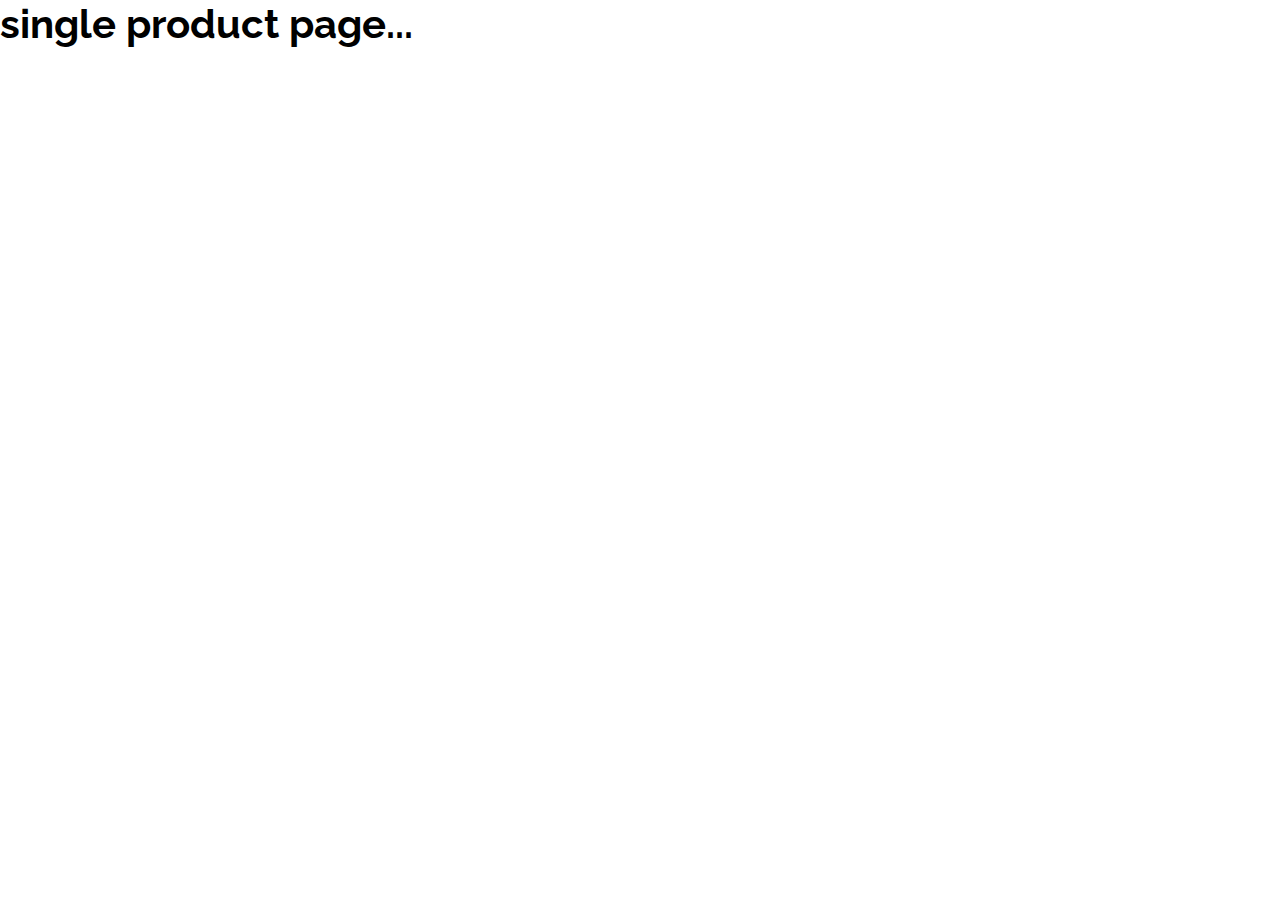
==== page.html @ 7db7e700 "first commit" ====
<!DOCTYPE html>
<html lang="en">
  <head>
    <meta charset="UTF-8" />
    <meta name="viewport" content="width=device-width, initial-scale=1.0" />
    <title>Center Hello</title>
    <link rel="stylesheet" href="style.css" />
    <!-- Google fonts -->
    <link rel="preconnect" href="https://fonts.googleapis.com" />
    <link rel="preconnect" href="https://fonts.gstatic.com" crossorigin />

    <link
      href="https://fonts.googleapis.com/css2?family=Raleway:wght@400;700&display=swap"
      rel="stylesheet"
    />
    <link
      href="https://fonts.googleapis.com/css2?family=Lora:wght@400;700&display=swap"
      rel="stylesheet"
    />

    <link
      href="https://fonts.googleapis.com/css2?family=Roboto:wght@400;500;700&display=swap"
      rel="stylesheet"
    />

    <link
      href="https://cdn.jsdelivr.net/npm/bootstrap@5.3.2/dist/css/bootstrap.min.css"
      rel="stylesheet"
    />
  </head>
  <body>
    <h1>single product page...</h1>
    <script src="script.js"></script>
    <script src="https://cdn.jsdelivr.net/npm/bootstrap@5.3.2/dist/js/bootstrap.bundle.min.js"></script>
  </body>
</html>
---- style.css ----
* {
    padding: 0;
    margin: 0;
    box-sizing: border-box;
}

html {
    scroll-behavior: smooth;
}

body {
    font-family: 'Raleway', sans-serif !important;
    margin: 0;
    padding: 0;
    overflow-x: hidden;
}

/*reusable styles*/

.container {
    margin: 0 !important;
    padding: 0 !important;
    max-width: 100% !important;
    width: 100% !important;
}

section {
    margin: 4rem 0 4rem 0;
    padding: 2rem 0;
}

.section-title {
    font-size: 50px;
    margin-bottom: 2rem;
    padding-bottom: 10px;
    color: black;
    position: relative;
}

h1,
h2 {
    color: black !important;
    font-weight: 700 !important;
}

.section-title:after {
    content: "";
    position: absolute;
    left: 0;
    bottom: 0;
    width: 50px;
    height: 2px;
    background-color: #000000;
}

p {
    color: #7A7A7A !important;
}

/***********************/
#hero {
    padding: 0;
}

#hero .divider {
    width: 53px;
    height: 2px;
    margin-bottom: 120px;
    background-color: black;
}

#hero h1 {
    font-size: 100px;
    font-weight: 700;
    padding: 0;
    margin: 0;
    font-family: 'Lora', serif !important;
    z-index: 1;
}

#hero .hero-sc-title {
    padding: 0 0 0 120px;
    margin: 0;
}

#hero p {
    font-size: 30px;
    font-weight: 500;
    padding: 35px 0 0 0;
    text-transform: uppercase;
    text-align: center;
    color: rgb(85, 85, 85);

}

#hero .hero-third-block {
    position: relative;
    padding: 0;
}

#hero .sc-divider {
    position: absolute;
    width: 53px;
    height: 2px;
    background-color: black;
    bottom: 15px;
    left: -26.5px;

}

#hero .hero-right-img {
    width: 100%;
    max-width: 100%;
    object-fit: cover;
    object-position: center center;
    height: 563px;
}

#hero .box .box-img {
    object-fit: cover;
    object-position: center;
    height: 220px;
    width: 250px;
    max-width: 250px;
}

.box .box-text {
    padding: 20px 10px 0 20px;

}

.box h2 {
    font-size: 30px;
    margin-bottom: 16px;
}

.box p {
    font-size: 14px !important;
    padding: 0 !important;
    text-transform: none;
    text-align: left !important;
    color: #7A7A7A !important;
    font-weight: 400 !important;
    letter-spacing: 1.2px;
    font-family: 'Roboto', sans-serif !important;
}

#about {
    background-image: url("Images/sidekix-media-1129786-unsplash-2.jpeg");
    object-fit: cover;
    object-position: center left;
    min-height: 522px;
}

.about-content {
    background-color: rgb(255, 255, 255);
    margin-top: -300px;
    margin-left: 100px;
    margin-right: 100px;
    padding: 8rem 6rem 2rem 6rem;
}

.about-content p {
    font-size: 16px;
    font-weight: 700;
    line-height: 2;
    color: #7A7A7A;
    margin-bottom: 20px;
}

section .btn {
    background-color: black;
    color: white;
    font-weight: bolder;
    padding: 14px 19px;
    font-size: 16px;
    letter-spacing: 2px;
    transition: 0.5s ease;
    border: 1px solid white;
    border-radius: 0;
}

section .btn:hover {
    background-color: rgb(255, 255, 255);
    color: black;
    border: 1px solid rgb(0, 0, 0);
}

#services {
    padding-left: 30px;
    padding-right: 30px;
}

.service-box {
    margin-right: 60px;
}

#services img {
    width: 100%;
    max-width: 100%;
    height: 100%;
    object-fit: cover;
}

#services .service-img {
    height: 250px;
}

#services .service-img-first {
    padding-left: 4rem;
}

.service-box h2 {
    font-size: 30px;
    text-align: right;
}

.service-box p {
    font-size: 15px;
    font-weight: bolder;
    width: 60%;
    text-align: right;
    margin-left: auto;
    margin-bottom: 60px;
}

.third-service-box {
    margin-right: 0 !important;
    width: calc(25% - 60px) !important;
    display: flex;
    flex-direction: column;
    align-items: center;
    justify-content: space-between;
}

.third-service-box .section-title {
    transform: rotate(90deg);
    margin-top: 200px;
    width: 150% !important;
}

.third-service-box h2 {
    text-align: left;
}

.third-service-box p {
    width: 80%;
    text-align: left;
    margin-left: 0;
}

#works .section-title {
    margin-left: 150px;
}

#works .btn {
    margin-right: 100px;
}

#works .filter {
    margin: 40px 0 40px 0;
}

#works .filter-btns {
    background-color: white;
    color: black;
    font-size: 16px;
    border: none;
    padding: 0;
    margin: 0 20px;
    text-transform: uppercase;
}

#works .filter-btns.bold {
    font-weight: 700;
}

#works .item {
    background-size: cover;
    width: 20%;
    max-width: 20%;
    height: 500px;
    position: relative;
    background-position: left;
    transition: 1s ease-in-out;
}

#works .item:nth-child(1) {
    background-image: url('works/alexandra-gorn-485551-unsplash.jpg');
    background-size: cover;
    width: 20%;
    max-width: 20%;
    height: 500px;
}

#works .item:nth-child(2) {
    background-image: url('works/chang-duong-1170426-unsplash.jpg');
}

#works .item:nth-child(3) {
    background-image: url('works/charles-1196865-unsplash.png');
}

#works .item:nth-child(4) {
    background-image: url('works/george-pagan-iii-1391890-unsplash.jpg');
}

#works .item:nth-child(5) {
    background-image: url('works/hutomo-abrianto-673201-unsplash.jpg');
}

#works .item:nth-child(6) {
    background-image: url('works/jose-soriano-1231564-unsplash.jpg');
}

#works .item:nth-child(7) {
    background-image: url('works/jose-soriano-1231568-unsplash1.jpg');
}

#works .item:nth-child(8) {
    background-image: url('works/kirill-703001-unsplash.jpg');
}

#works .item:nth-child(9) {
    background-image: url('works/paul-hanaoka-369639-unsplash.jpg');
}

#works .item:nth-child(10) {
    background-image: url('works/sidekix-media-1287922-unsplash-2-1.jpg');
}

#works .item:hover {
    background-position: right !important;
}

#works .item .plus {
    position: absolute;
    width: 90px;
    height: 90px;
    font-size: 30px;
    left: 50%;
    transform: translateX(-50%);
    top: 15px;
    background-color: black;
    opacity: 0.9;
    color: white;
    display: none;
    justify-content: center;
    align-items: center;
    transition: 0.5s ease;
    cursor: pointer;
}

#works .item .plus:hover {
    background-color: white;
    color: black;
}

#works .item .work-info {
    position: absolute;
    width: 250px;
    height: 90px;
    font-size: 30px;
    left: 50%;
    transform: translateX(-50%) rotate(-90deg);
    bottom: 90px;
    background-color: black;
    color: white;
    display: none !important;
    justify-content: center;
    align-items: center;
    opacity: 0.9;
    transition: 0.5s ease;
    cursor: pointer;
}

#works .item .work-info:hover {
    background-color: white;
    color: black;
}

#works .item:hover .plus,
#works .item:hover .work-info {
    display: flex !important;
}

#works .item .work-info h3 {
    font-size: 16px;
    padding: 0;
    margin: 0 0 5px 0;
    font-family: 'Roboto', sans-serif;
}

#works .item .work-info .work-name {
    font-size: 20px;
    padding: 0;
    margin: 0;
    font-weight: 700;
    font-family: 'Roboto', sans-serif;
}

#works .items {
    display: none;
}

#works .all {
    display: block;
}

#contact {
    margin: 4rem 0 0 0 !important;
    padding: 0 !important
}

#contact .first-row {
    background-color: #000000;
    display: flex;
    align-items: center;
    padding: 50px 50px;
}

#contact .first-row h2 {
    color: white !important;
    font-weight: 700;
    font-size: 30px;
}

#contact .first-row p {
    color: white !important;
    font-size: 14px;
}

#contact .first-row .form {
    display: flex;
    align-items: center;
    justify-content: end;
}

#contact .first-row .form input {
    padding: 15px 150px 15px 15px;
    background-color: rgb(31, 31, 31);
    color: white !important;
    border: none;
    border-radius: 8px;
}

#contact .first-row .form input::placeholder {
    color: white;
    font-size: 14px;
    opacity: 0.6;
}

#contact .first-row button {
    background-color: transparent;
    color: white;
    font-size: 14px;
    padding: 0;
    margin: 0 0 0 -73px;
    letter-spacing: 1.4px;
    text-transform: uppercase;
    border: none;
    z-index: 1;
}

#contact .second-row {
    border-bottom: 1px solid #b1b1b1;
    padding: 80px 25px;
    font-family: 'Roboto', sans-serif !important;
}

#contact .second-row .text img {
    width: 80%;
    max-width: 80%;
}

#contact .second-row h3 {
    margin-bottom: 30px;
    font-weight: 700;
    color: black;
}

#contact .second-row ul {
    list-style: none;
    padding: 0;
}

#contact .second-row ul li {
    margin-bottom: 8px;
    color: #7A7A7A;
    font-size: 16px;
    cursor: pointer;
    width: fit-content;
}

#contact .second-row ul li strong {
    color: #383838;
}

#contact .third-row .content {
    display: flex;
    justify-content: space-between;
    align-items: center;
}

#contact .third-row {
    padding: 30px 15px;
}


#contact .third-row .col .content .copyright p {
    font-weight: 700 !important;
    margin: 0;
}

#contact .third-row .content .social a {
    display: inline-block;
    color: #7A7A7A;
    text-decoration: none;
    margin-right: 20px;
}

.social a:last-child {
    margin-right: 0 !important;
}

.social i {
    font-size: 20px;
    cursor: pointer;
}

.social a,
.social i {
    padding: 0;
    margin: 0;
    border: none;
}
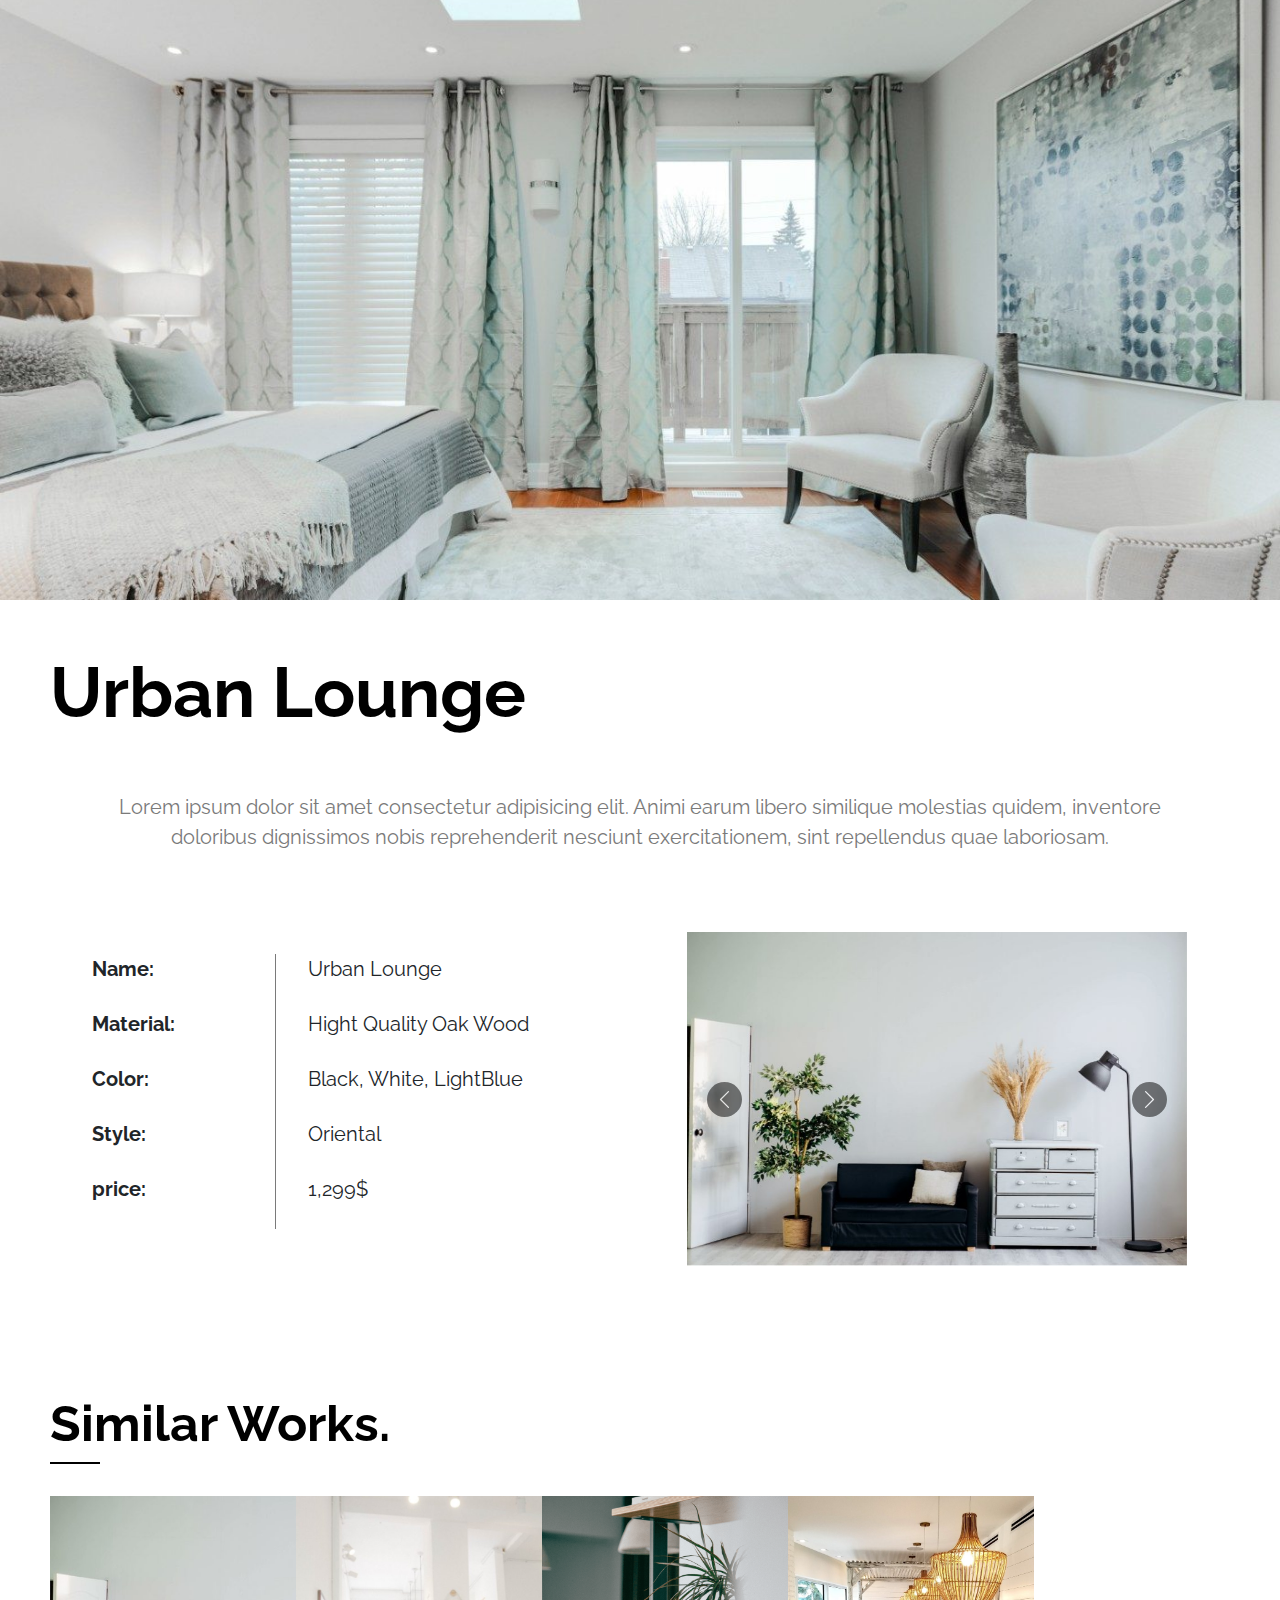
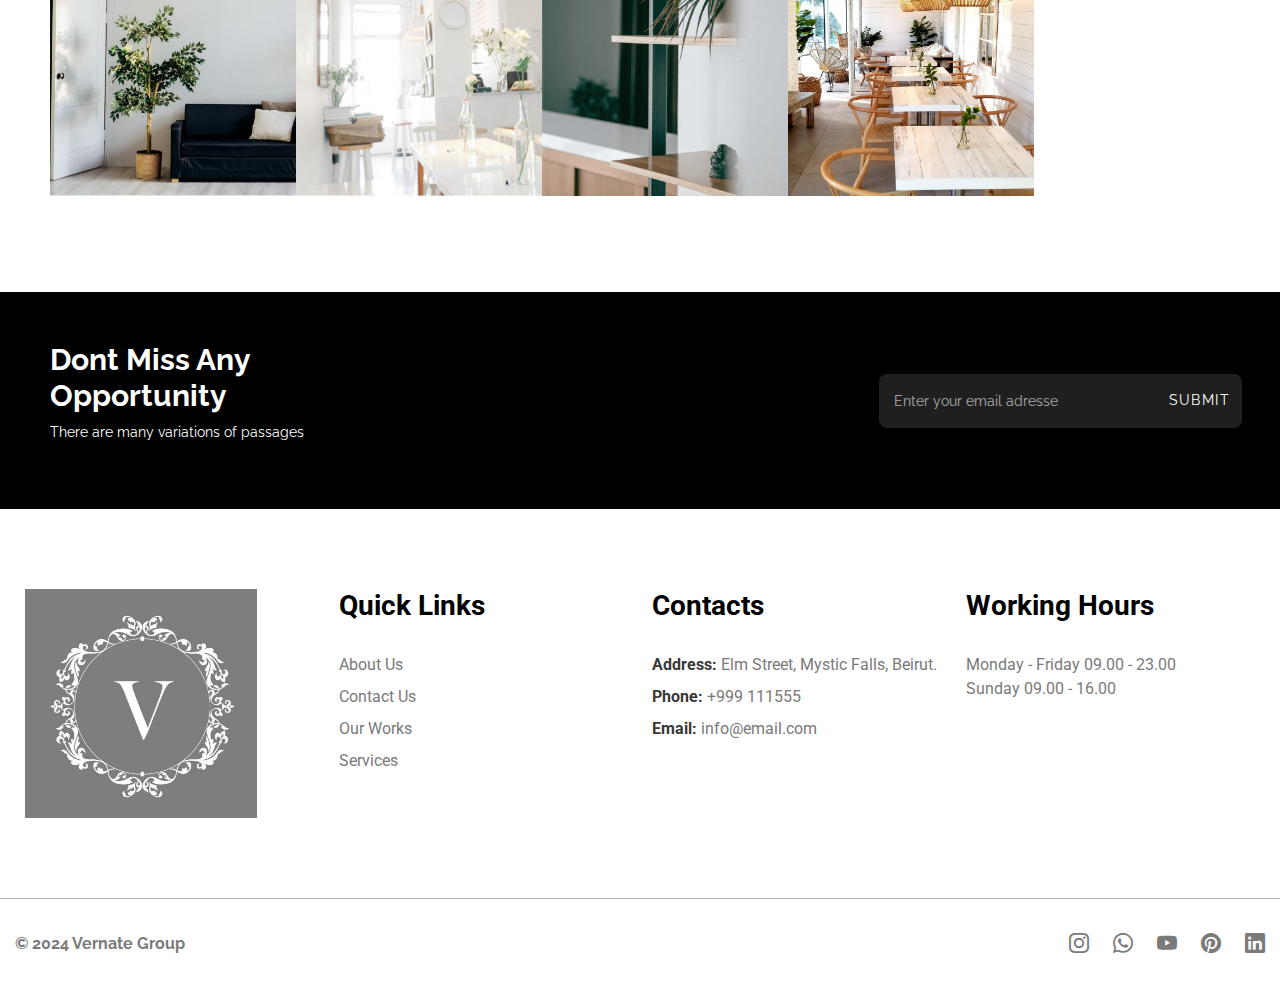
==== commit be050f48: "changes" ====
--- a/page.html
+++ b/page.html
@@ -27,9 +27,196 @@
       href="https://cdn.jsdelivr.net/npm/bootstrap@5.3.2/dist/css/bootstrap.min.css"
       rel="stylesheet"
     />
+    <!-- Bootstrap Icons CSS -->
+    <link
+      href="https://cdn.jsdelivr.net/npm/bootstrap-icons/font/bootstrap-icons.css"
+      rel="stylesheet"
+    />
   </head>
   <body>
-    <h1>single product page...</h1>
+    <section id="description">
+      <img src="Images/sidekix-media-1287922-unsplash-1.jpg" />
+      <div class="desc">
+        <h1>Urban Lounge</h1>
+        <p>
+          Lorem ipsum dolor sit amet consectetur adipisicing elit. Animi earum
+          libero similique molestias quidem, inventore doloribus dignissimos
+          nobis reprehenderit nesciunt exercitationem, sint repellendus quae
+          laboriosam.
+        </p>
+      </div>
+      <div class="details">
+        <ul class="first-list">
+          <li>Name:</li>
+          <li>Material:</li>
+          <li>Color:</li>
+          <li>Style:</li>
+          <li>price:</li>
+        </ul>
+        <ul class="second-list">
+          <li>Urban Lounge</li>
+          <li>Hight Quality Oak Wood</li>
+          <li>Black, White, LightBlue</li>
+          <li>Oriental</li>
+          <li>1,299$</li>
+        </ul>
+        <div id="imageSlider" class="carousel slide" data-bs-ride="carousel">
+          <div class="carousel-inner">
+            <div class="carousel-item active">
+              <img
+                src="Images/alexandra-gorn-485551-unsplash.jpg"
+                class="d-block w-100"
+                alt="Image 1"
+              />
+            </div>
+            <div class="carousel-item">
+              <img
+                src="Images/jose-soriano-1231568-unsplash1.jpeg"
+                class="d-block w-100"
+                alt="Image 2"
+              />
+            </div>
+            <div class="carousel-item">
+              <img
+                src="Images/sylwia-pietruszka-218324-unsplash.jpg"
+                class="d-block w-100"
+                alt="Image 3"
+              />
+            </div>
+            <div class="carousel-item">
+              <img
+                src="Images/sylwia-pietruszka-218324-unsplash.jpg"
+                class="d-block w-100"
+                alt="Image 4"
+              />
+            </div>
+          </div>
+          <button
+            class="carousel-control-prev"
+            type="button"
+            data-bs-target="#imageSlider"
+            data-bs-slide="prev"
+          >
+            <span class="carousel-control-prev-icon" aria-hidden="true"></span>
+            <span class="visually-hidden">Previous</span>
+          </button>
+          <button
+            class="carousel-control-next"
+            type="button"
+            data-bs-target="#imageSlider"
+            data-bs-slide="next"
+          >
+            <span class="carousel-control-next-icon" aria-hidden="true"></span>
+            <span class="visually-hidden">Next</span>
+          </button>
+        </div>
+      </div>
+    </section>
+    <section id="similar">
+      <h1 class="section-title">Similar Works.</h1>
+      <div class="container">
+        <div class="row">
+          <div class="col d-flex flex-wrap">
+            <div class="item">
+              <div
+                class="work-info d-flex flex-column align-items-center justify-content-center"
+              >
+                <h3>Vernate . Living Room</h3>
+                <h3 class="work-name">Urban Lounge</h3>
+              </div>
+            </div>
+            <div class="item">
+              <div
+                class="work-info d-flex flex-column align-items-center justify-content-center"
+              >
+                <h3>Vernate . Living Room</h3>
+                <h3 class="work-name">Urban Lounge</h3>
+              </div>
+            </div>
+            <div class="item">
+              <div
+                class="work-info d-flex flex-column align-items-center justify-content-center"
+              >
+                <h3>Vernate . Kitchen</h3>
+                <h3 class="work-name">Urban Lounge</h3>
+              </div>
+            </div>
+            <div class="item">
+              <div
+                class="work-info d-flex flex-column align-items-center justify-content-center"
+              >
+                <h3>Vernate . Bedroom</h3>
+                <h3 class="work-name">Urban Lounge</h3>
+              </div>
+            </div>
+          </div>
+        </div>
+      </div>
+    </section>
+    <section id="contact">
+      <div class="container contact">
+        <div class="row first-row">
+          <div class="col-sm-4">
+            <h2>Dont Miss Any Opportunity</h2>
+            <p>There are many variations of passages</p>
+          </div>
+          <div class="col-sm-8">
+            <div class="form">
+              <input type="email" placeholder="Enter your email adresse" />
+              <button type="submit">SUBMIT</button>
+            </div>
+          </div>
+        </div>
+
+        <div class="row second-row">
+          <div class="col-md-3 d-flex align-items-center">
+            <div class="text">
+              <img src="logos/v-design.jpg" />
+            </div>
+          </div>
+          <div class="col-md-3">
+            <h3>Quick Links</h3>
+            <ul>
+              <li>About Us</li>
+              <li>Contact Us</li>
+              <li>Our Works</li>
+              <li>Services</li>
+            </ul>
+          </div>
+          <div class="col-md-3">
+            <h3>Contacts</h3>
+            <ul>
+              <li>
+                <strong>Address: </strong>Elm Street, Mystic Falls, Beirut.
+              </li>
+              <li><strong>Phone: </strong>+999 111555</li>
+              <li><strong>Email: </strong>info@email.com</li>
+            </ul>
+          </div>
+          <div class="col-md-3">
+            <h3>Working Hours</h3>
+            <p class="m-0 p-0">Monday - Friday 09.00 - 23.00</p>
+            <p>Sunday 09.00 - 16.00</p>
+          </div>
+        </div>
+        <div class="row third-row">
+          <div class="col">
+            <div class="content">
+              <div class="copyright">
+                <p>&copy; 2024 Vernate Group</p>
+              </div>
+              <div class="social">
+                <a><i class="bi bi-instagram"></i></a>
+                <a><i class="bi bi-whatsapp"></i></a>
+                <a><i class="bi bi-youtube"></i></a>
+                <a><i class="bi bi-pinterest"></i></a>
+                <a><i class="bi bi-linkedin"></i></a>
+              </div>
+            </div>
+          </div>
+        </div>
+      </div>
+    </section>
     <script src="script.js"></script>
     <script src="https://cdn.jsdelivr.net/npm/bootstrap@5.3.2/dist/js/bootstrap.bundle.min.js"></script>
   </body>
--- a/style.css
+++ b/style.css
@@ -41,6 +41,26 @@
 h2 {
     color: black !important;
     font-weight: 700 !important;
+}
+
+a {
+    text-decoration: none;
+}
+
+ul {
+    list-style: none;
+}
+
+.text-lg {
+    font-size: 1rem;
+    line-height: 1.5rem;
+    color: gray;
+}
+
+.text-sm {
+    font-size: 1rem;
+    line-height: 1.2rem;
+    color: gray;
 }
 
 .section-title:after {
@@ -57,9 +77,137 @@
     color: #7A7A7A !important;
 }
 
-/***********************/
+/***************HEADER*****
+
+header {
+    position: absolute;
+    top: 0;
+    left: 0;
+    width: 100%;
+    z-index: 100;
+    box-shadow: 0 3px 5px 0 rgb(0 0 0 / 10%);
+    transition: 0.3s;
+    font-family: 'Roboto', sans-serif !important;
+    background-color: black;
+}
+
+nav {
+    height: 80px;
+    max-height: 80px;
+    display: flex;
+    align-items: center;
+}
+
+.nav-list {
+    display: flex;
+    column-gap: 3.5rem;
+}
+
+.nav-link {
+    font-size: 1rem;
+    font-weight: 700;
+    color: white !important;
+    text-transform: uppercase;
+    position: relative;
+}
+
+.nav-link:after {
+    content: "";
+    position: absolute;
+    width: 0;
+    height: 3px;
+    background-color: rgb(255, 255, 255);
+    bottom: -15px;
+    left: 50%;
+    transition: width 0.3s ease 0s, left 0.3s ease 0s;
+}
+
+.nav-link:hover:after {
+    width: 50%;
+    left: 25%;
+    right: 25%;
+}
+
+
+.nav-close,
+.nav-toggle {
+    display: none;
+}
+
+.active-link {
+    opacity: 0.5;
+}
+    */
+
+/***************scroll-header******
+.scroll-header {
+    position: fixed;
+    background-color: white;
+    box-shadow: 0 5px 8px 0 rgb(0 0 0 / 15%);
+}
+
+.scroll-header .nav-link {
+    color: black;
+}
+
+.scroll-header .nav {
+    align-items: center;
+}
+
+.scroll-header .nav-link:after {
+    background-color: black;
+}
+
+
+@media screen and (max-width: 767.98px) {
+
+    .nav-menu {
+        position: fixed;
+        top: 0;
+        left: 0;
+        width: 100%;
+        height: 100%;
+        background-color: rgb(0, 0, 0);
+        z-index: 100;
+        display: flex;
+        justify-content: center;
+        align-items: center;
+        transform: translateX(-100%);
+        transition: 0.4s;
+    }
+
+    .show-menu {
+        transform: translateX(0);
+    }
+
+    .nav-list {
+        flex-direction: column;
+        row-gap: 2.3rem;
+        text-align: center;
+    }
+
+    .nav-toggle,
+    .nav-close {
+        display: block;
+        color: gray;
+        font-size: 1.8rem;
+        cursor: pointer;
+    }
+
+    .nav-close {
+        position: absolute;
+        top: 1.5rem;
+        left: 1rem;
+    }
+
+    .scroll-header .nav-link {
+        color: white;
+    }
+}
+
+***********************/
 #hero {
-    padding: 0;
+    padding: 0 !important;
 }
 
 #hero .divider {
@@ -533,4 +681,162 @@
     padding: 0;
     margin: 0;
     border: none;
+}
+
+#description {
+    margin-top: 0 !important;
+    padding-top: 0 !important;
+}
+
+#description img {
+    width: 100%;
+    max-width: 100%;
+    height: 600px;
+    object-fit: cover;
+}
+
+
+#description .desc h1 {
+    font-size: 70px;
+    padding: 50px;
+}
+
+#description .desc p {
+    font-size: 20px;
+    width: 100%;
+    text-align: center;
+    padding: 0 80px;
+}
+
+#description .details {
+    display: flex;
+    align-items: center;
+    margin-top: 80px;
+    gap: 100px;
+    padding: 0 35px;
+}
+
+#description .details ul li {
+    margin-bottom: 25px;
+    font-size: 20px;
+}
+
+#description .details .first-list li {
+    font-weight: 700;
+    padding-left: 25px;
+}
+
+#description .details .second-list {
+    border-left: 1px solid #7A7A7A;
+}
+
+#description .carousel {
+    width: 500px;
+    margin: 0 auto;
+    /* Center the slider */
+}
+
+#description .carousel img {
+    width: 100%;
+    /* Ensure images fill the slider */
+    height: auto;
+}
+
+/* Custom colors for the navigation buttons */
+#description .carousel-control-prev-icon,
+#description .carousel-control-next-icon {
+    background-color: black !important;
+
+    /* Change this to your desired color */
+    border-radius: 50%;
+    /* Optional: Make the icon background circular */
+    width: 35px;
+    /* Adjust the width if needed */
+    height: 35px;
+    z-index: 1;
+    background-size: 60%;
+    /*
+    /* Adjust the height if needed */
+}
+
+
+#similar .item {
+    background-size: cover;
+    width: 20%;
+    max-width: 20%;
+    height: 300px;
+    position: relative;
+    background-position: left;
+    transition: 1s ease-in-out;
+}
+
+#similar .item:nth-child(1) {
+    background-image: url('works/alexandra-gorn-485551-unsplash.jpg');
+    background-size: cover;
+    width: 20%;
+    max-width: 20%;
+    height: 300px;
+}
+
+#similar .item:nth-child(2) {
+    background-image: url('works/chang-duong-1170426-unsplash.jpg');
+}
+
+#similar .item:nth-child(3) {
+    background-image: url('works/charles-1196865-unsplash.png');
+}
+
+#similar .item:nth-child(4) {
+    background-image: url('works/george-pagan-iii-1391890-unsplash.jpg');
+}
+
+#similar .item:hover {
+    background-position: right !important;
+}
+
+
+#similar .item .work-info {
+    position: absolute;
+    width: 200px;
+    height: 70px;
+    font-size: 20px;
+    left: 50%;
+    transform: translateX(-50%) rotate(-90deg);
+    bottom: 70px;
+    background-color: black;
+    color: white;
+    display: none !important;
+    justify-content: center;
+    align-items: center;
+    opacity: 0.9;
+    transition: 0.5s ease;
+    cursor: pointer;
+}
+
+#similar .item .work-info:hover {
+    background-color: white;
+    color: black;
+}
+
+#similar .item:hover .work-info {
+    display: flex !important;
+}
+
+#similar .item .work-info h3 {
+    font-size: 14px;
+    padding: 0;
+    margin: 0 0 5px 0;
+    font-family: 'Roboto', sans-serif;
+}
+
+#similar .item .work-info .work-name {
+    font-size: 16px;
+    padding: 0;
+    margin: 0;
+    font-weight: 700;
+    font-family: 'Roboto', sans-serif;
+}
+
+#similar {
+    padding-left: 50px;
 }